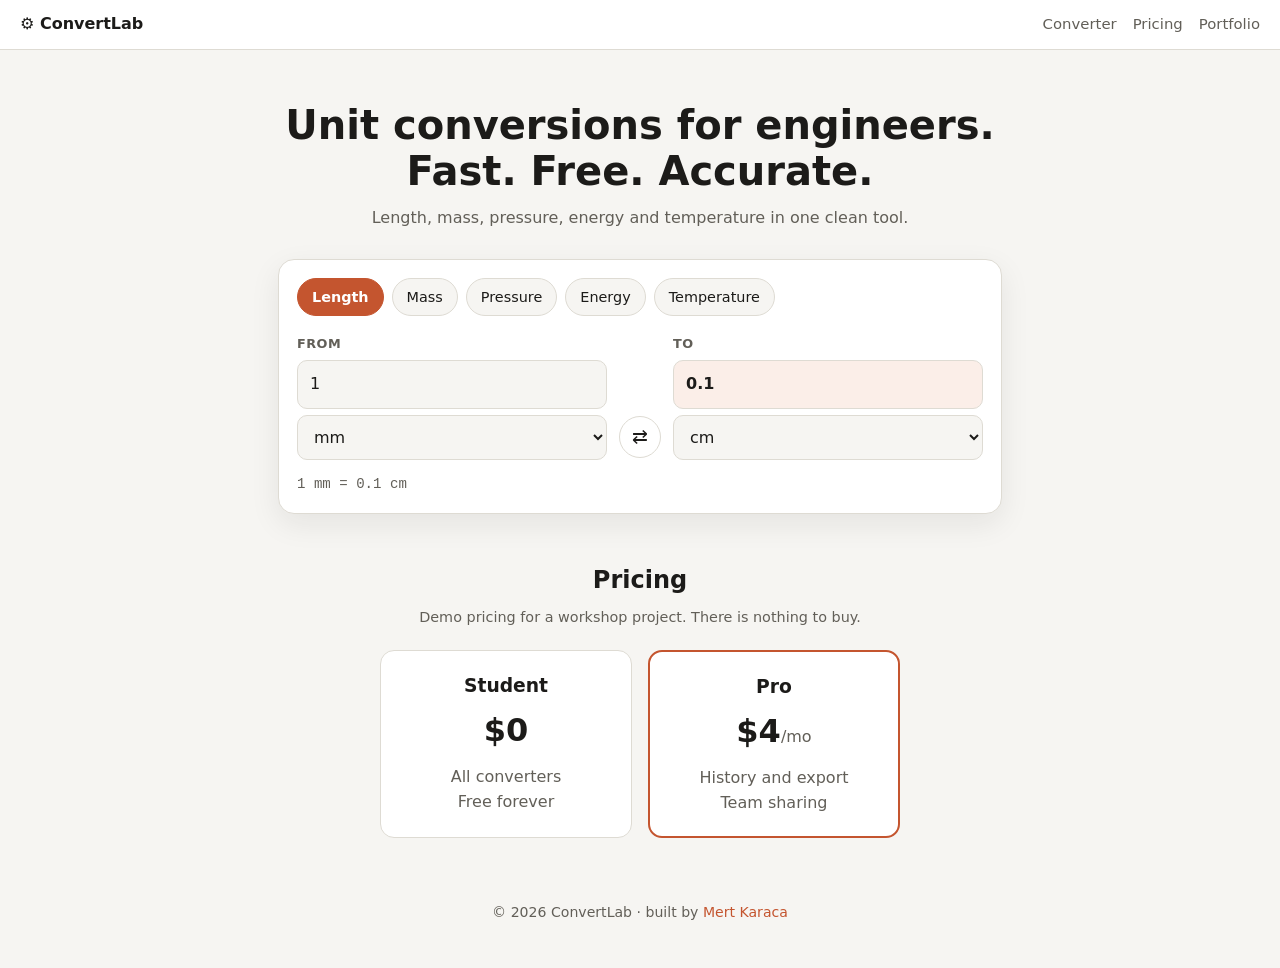
==== convertlab/index.html @ 99c0a922 "First version of ConvertLab Co-Authored-By: Claude Sonnet 5.5 <noreply@anthropic.com> Claude-Session" ====
<!DOCTYPE html>
<html lang="en">
<head>
<meta charset="utf-8">
<meta name="viewport" content="width=device-width, initial-scale=1">
<title>ConvertLab | Unit conversions for engineers</title>
<meta name="description" content="ConvertLab: a free unit converter for engineers. Length, mass, pressure, energy and temperature.">
<link rel="stylesheet" href="style.css">
</head>
<body>

<header class="topbar">
  <a class="logo" href="#top">&#9881;&#65039; ConvertLab</a>
  <nav>
    <a href="#converter">Converter</a>
    <a href="#pricing">Pricing</a>
    <a href="../">Portfolio</a>
  </nav>
</header>

<main id="top">

<section class="hero">
  <h1>Unit conversions for engineers.<br>Fast. Free. Accurate.</h1>
  <p>Length, mass, pressure, energy and temperature in one clean tool.</p>
</section>

<section id="converter" class="converter">
  <div class="tabs" id="tabs" role="tablist"></div>

  <div id="panel-convert">
    <div class="row">
      <div class="field">
        <label for="from-value">From</label>
        <input id="from-value" type="number" inputmode="decimal" value="1" step="any">
        <select id="from-unit"></select>
      </div>
      <button id="swap" class="swap" type="button" aria-label="Swap units">&#8644;</button>
      <div class="field">
        <label for="to-value">To</label>
        <input id="to-value" type="text" readonly>
        <select id="to-unit"></select>
      </div>
    </div>
    <p id="formula" class="formula"></p>
  </div>
</section>

<section id="pricing" class="pricing">
  <h2>Pricing</h2>
  <p class="note">Demo pricing for a workshop project. There is nothing to buy.</p>
  <div class="plans">
    <article class="plan">
      <h3>Student</h3>
      <p class="price">$0</p>
      <ul><li>All converters</li><li>Free forever</li></ul>
    </article>
    <article class="plan featured">
      <h3>Pro</h3>
      <p class="price">$4<span>/mo</span></p>
      <ul><li>History and export</li><li>Team sharing</li></ul>
    </article>
  </div>
</section>

</main>

<footer class="footer">
  <p>&copy; 2026 ConvertLab &middot; built by <a href="../">Mert Karaca</a></p>
</footer>

<script src="app.js"></script>
</body>
</html>
---- convertlab/style.css ----
:root{
  --bg:#f6f5f2; --surface:#ffffff; --text:#1c1b19; --muted:#625f58; --border:#dedbd3;
  --accent:#c4552f; --accent-text:#ffffff; --accent-soft:#fbeee8; --shadow:0 10px 30px rgba(28,27,25,.08);
  --mono:ui-monospace,SFMono-Regular,Menlo,Consolas,monospace;
}
*{box-sizing:border-box}
html{scroll-behavior:smooth;scroll-padding-top:64px}
body{margin:0;font-family:"Segoe UI",system-ui,-apple-system,Arial,sans-serif;background:var(--bg);color:var(--text);line-height:1.55}
a{color:var(--accent);text-decoration:none}
.topbar{position:sticky;top:0;z-index:10;display:flex;align-items:center;gap:16px;padding:12px 20px;background:var(--surface);border-bottom:1px solid var(--border)}
.logo{font-weight:800;color:var(--text);margin-right:auto}
.topbar nav{display:flex;align-items:center;gap:16px;font-size:.93rem}
.topbar nav a{color:var(--muted)}
.topbar nav a:hover{color:var(--text)}
main{max-width:760px;margin:0 auto;padding:0 18px}
.hero{text-align:center;padding:52px 0 28px}
.hero h1{font-size:clamp(1.7rem,6vw,2.5rem);line-height:1.15;margin:0 0 12px}
.hero p{color:var(--muted);margin:0}
.converter{background:var(--surface);border:1px solid var(--border);border-radius:16px;padding:18px;box-shadow:var(--shadow)}
.tabs{display:flex;gap:8px;overflow-x:auto;padding-bottom:12px;margin-bottom:6px;-webkit-overflow-scrolling:touch}
.tab{flex:0 0 auto;border:1px solid var(--border);background:var(--bg);color:var(--text);padding:7px 14px;border-radius:999px;font:inherit;font-size:.9rem;cursor:pointer}
.tab:hover{border-color:var(--accent)}
.tab[aria-selected="true"]{background:var(--accent);border-color:var(--accent);color:var(--accent-text);font-weight:600}
.row{display:grid;grid-template-columns:1fr auto 1fr;gap:12px;align-items:end}
.field{display:flex;flex-direction:column;gap:6px;min-width:0}
label{font-size:.8rem;color:var(--muted);font-weight:600;text-transform:uppercase;letter-spacing:.5px}
input,select{width:100%;padding:11px 12px;font:inherit;color:var(--text);background:var(--bg);border:1px solid var(--border);border-radius:10px}
input:focus,select:focus,.tab:focus-visible,.swap:focus-visible{outline:2px solid var(--accent);outline-offset:2px}
input[readonly]{background:var(--accent-soft);font-weight:700}
.swap{border:1px solid var(--border);background:var(--surface);color:var(--text);width:42px;height:42px;border-radius:50%;font-size:1.2rem;cursor:pointer;margin-bottom:2px}
.swap:hover{border-color:var(--accent);color:var(--accent)}
.formula{font-family:var(--mono);font-size:.88rem;color:var(--muted);margin:14px 0 0;word-break:break-word}
.pricing{padding:48px 0 20px;text-align:center}
.pricing h2{margin:0 0 6px}
.note{color:var(--muted);font-size:.9rem;margin:0 0 22px}
.plans{display:grid;grid-template-columns:repeat(auto-fit,minmax(200px,1fr));gap:16px;max-width:520px;margin:0 auto}
.plan{background:var(--surface);border:1px solid var(--border);border-radius:14px;padding:20px}
.plan.featured{border:2px solid var(--accent)}
.plan h3{margin:0}
.price{font-size:2rem;font-weight:800;margin:6px 0 10px}
.price span{font-size:1rem;font-weight:500;color:var(--muted)}
.plan ul{list-style:none;padding:0;margin:0;color:var(--muted)}
.footer{text-align:center;color:var(--muted);font-size:.88rem;padding:30px 0}
@media (max-width:520px){
  .row{grid-template-columns:1fr;gap:10px}
  .swap{justify-self:center;transform:rotate(90deg);margin:0}
}
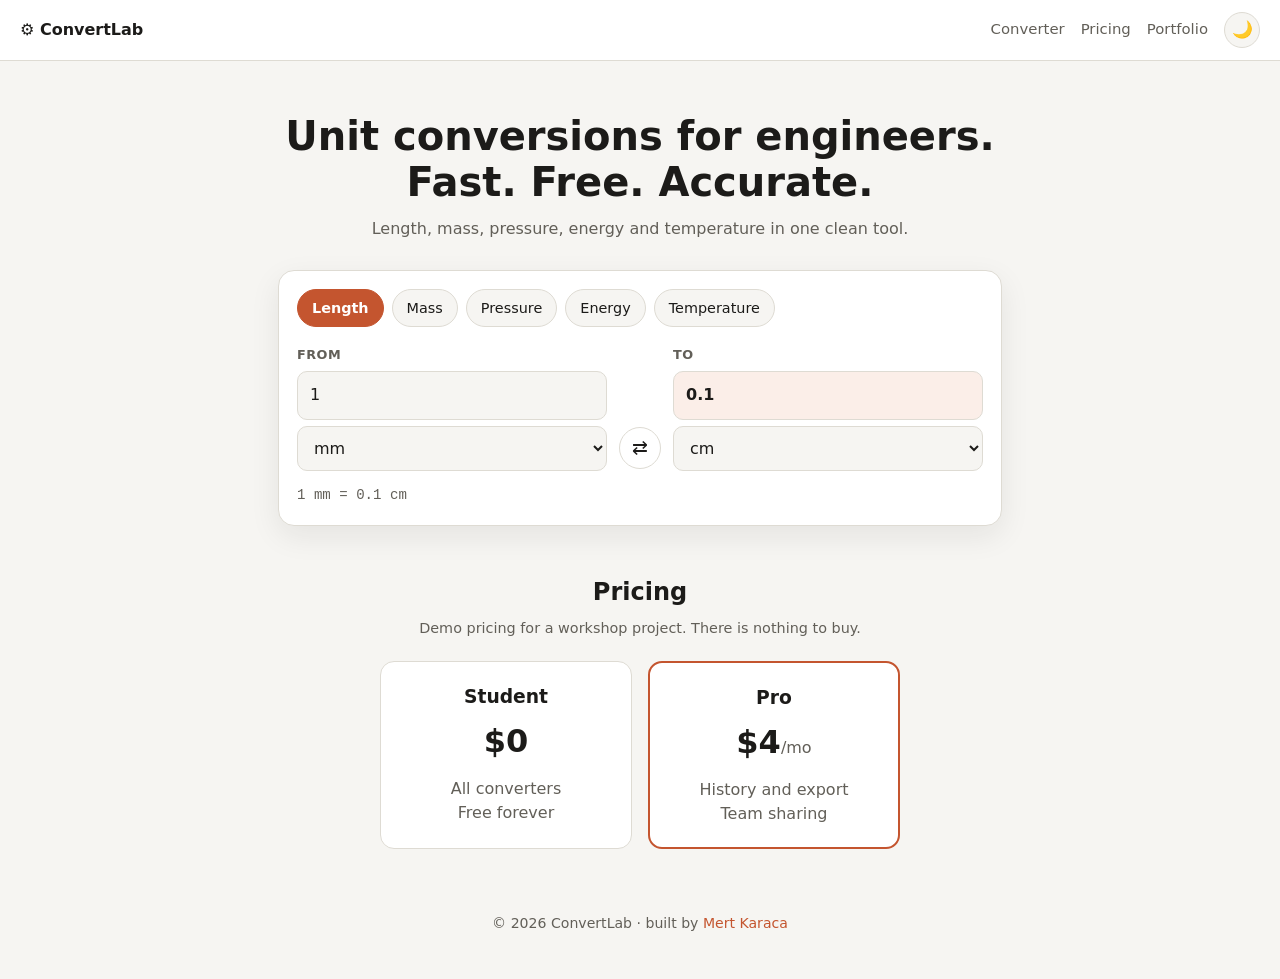
==== commit 3531ace5: "Add dark mode to ConvertLab Co-Authored-By: Claude Sonnet 5.5 <noreply@anthropic.com> Claude-Session" ====
--- a/convertlab/index.html
+++ b/convertlab/index.html
@@ -6,6 +6,15 @@
 <title>ConvertLab | Unit conversions for engineers</title>
 <meta name="description" content="ConvertLab: a free unit converter for engineers. Length, mass, pressure, energy and temperature.">
 <link rel="stylesheet" href="style.css">
+<script>
+  // Runs before the page paints, so there is no light flash in dark mode.
+  (function () {
+    var t = null;
+    try { t = localStorage.getItem('convertlab-theme'); } catch (e) {}
+    if (t !== 'dark' && t !== 'light') t = matchMedia('(prefers-color-scheme: dark)').matches ? 'dark' : 'light';
+    document.documentElement.setAttribute('data-theme', t);
+  })();
+</script>
 </head>
 <body>
 
@@ -15,6 +24,7 @@
     <a href="#converter">Converter</a>
     <a href="#pricing">Pricing</a>
     <a href="../">Portfolio</a>
+    <button id="theme-toggle" class="theme-toggle" type="button" aria-label="Switch to dark mode"></button>
   </nav>
 </header>
 
--- a/convertlab/style.css
+++ b/convertlab/style.css
@@ -3,12 +3,23 @@
   --accent:#c4552f; --accent-text:#ffffff; --accent-soft:#fbeee8; --shadow:0 10px 30px rgba(28,27,25,.08);
   --mono:ui-monospace,SFMono-Regular,Menlo,Consolas,monospace;
 }
+:root[data-theme="dark"]{
+  --bg:#15161a; --surface:#1d1f25; --text:#ececf0; --muted:#a4a7b3; --border:#2f323c;
+  --accent:#e07a55; --accent-text:#1a1210; --accent-soft:#2b2320; --shadow:0 10px 30px rgba(0,0,0,.4);
+  color-scheme:dark;
+}
+:root[data-theme="light"]{color-scheme:light}
 *{box-sizing:border-box}
 html{scroll-behavior:smooth;scroll-padding-top:64px}
 body{margin:0;font-family:"Segoe UI",system-ui,-apple-system,Arial,sans-serif;background:var(--bg);color:var(--text);line-height:1.55}
 a{color:var(--accent);text-decoration:none}
 .topbar{position:sticky;top:0;z-index:10;display:flex;align-items:center;gap:16px;padding:12px 20px;background:var(--surface);border-bottom:1px solid var(--border)}
 .logo{font-weight:800;color:var(--text);margin-right:auto}
+.theme-toggle{border:1px solid var(--border);background:var(--bg);color:var(--text);width:36px;height:36px;border-radius:50%;font-size:1.05rem;line-height:1;cursor:pointer}
+.theme-toggle:hover{border-color:var(--accent)}
+.theme-toggle:focus-visible{outline:2px solid var(--accent);outline-offset:2px}
+body,.topbar,.converter,.plan,input,select,.tab{transition:background-color .25s,color .25s,border-color .25s}
+@media (prefers-reduced-motion:reduce){body,.topbar,.converter,.plan,input,select,.tab{transition:none}}
 .topbar nav{display:flex;align-items:center;gap:16px;font-size:.93rem}
 .topbar nav a{color:var(--muted)}
 .topbar nav a:hover{color:var(--text)}
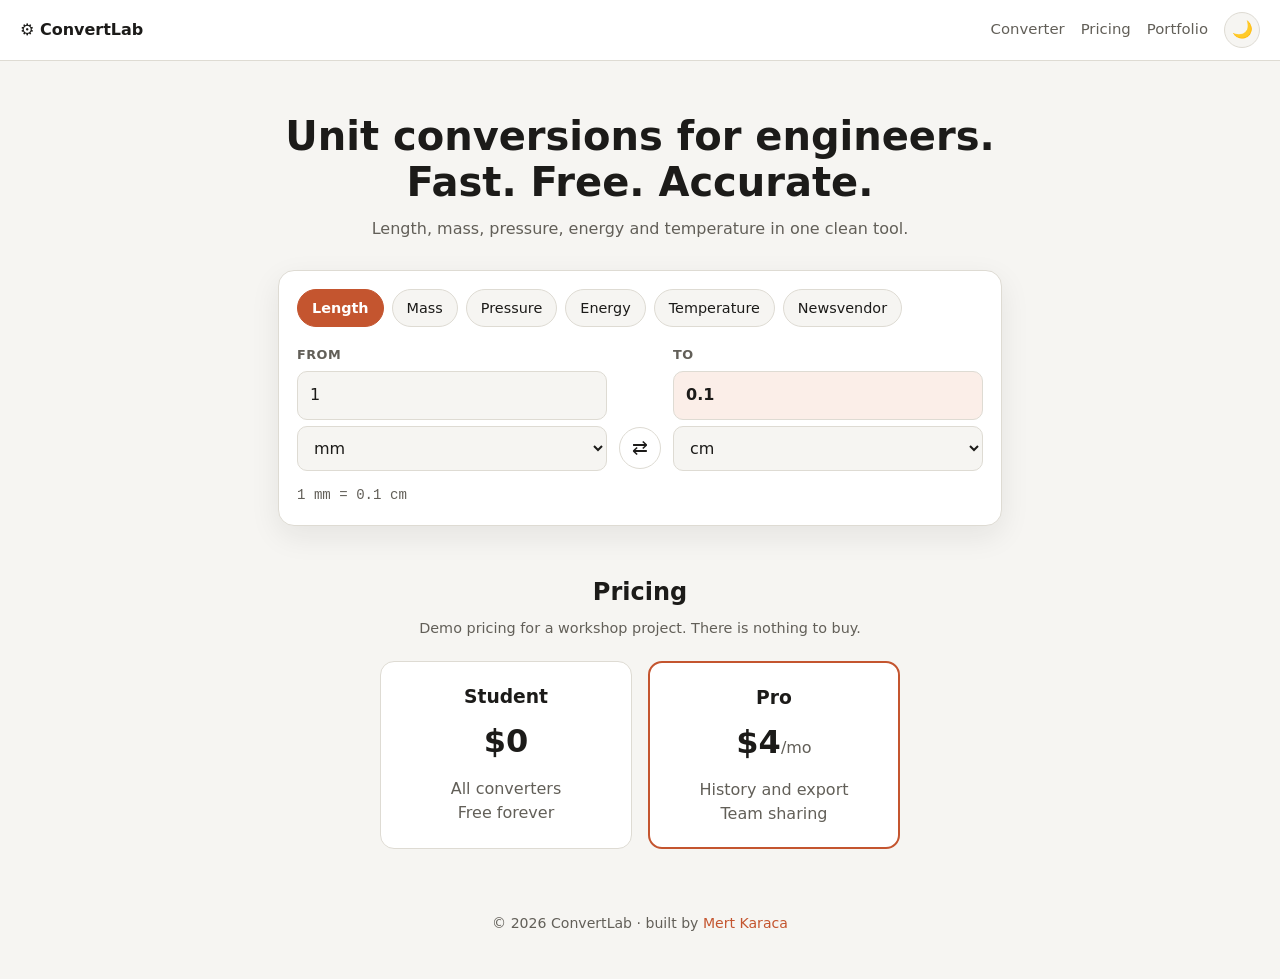
==== commit ee1717c1: "Add Newsvendor tab and fix small-screen top bar Co-Authored-By: Claude Sonnet 5.5 <noreply@anthropic" ====
--- a/convertlab/index.html
+++ b/convertlab/index.html
@@ -54,6 +54,23 @@
     </div>
     <p id="formula" class="formula"></p>
   </div>
+
+  <div id="panel-newsvendor" hidden>
+    <p class="nv-intro">How much should you stock (or hold in cash) when demand is uncertain? Q* = &mu; + z&middot;&sigma;, where z comes from the critical ratio Cu / (Cu + Co).</p>
+    <div class="nv-grid">
+      <div class="field"><label for="nv-mu">Mean demand <span class="sym">&mu;</span></label><input id="nv-mu" type="number" inputmode="decimal" value="100" step="any"></div>
+      <div class="field"><label for="nv-sigma">Std deviation <span class="sym">&sigma;</span></label><input id="nv-sigma" type="number" inputmode="decimal" value="20" min="0" step="any"></div>
+      <div class="field"><label for="nv-cu">Cost per unit short <span class="sym">(Cu)</span></label><input id="nv-cu" type="number" inputmode="decimal" value="9" min="0" step="any"></div>
+      <div class="field"><label for="nv-co">Cost per unit left over <span class="sym">(Co)</span></label><input id="nv-co" type="number" inputmode="decimal" value="1" min="0" step="any"></div>
+    </div>
+    <div class="nv-results" aria-live="polite">
+      <div class="nv-stat"><span>Critical ratio</span><b id="nv-cr">-</b></div>
+      <div class="nv-stat"><span class="sym">z</span><b id="nv-z">-</b></div>
+      <div class="nv-stat main"><span>Best quantity Q*</span><b id="nv-q">-</b></div>
+    </div>
+    <p id="nv-text" class="formula"></p>
+    <button id="nv-example" class="link-btn" type="button">Try the liquidity-buffer rates (40% / 35.5%)</button>
+  </div>
 </section>
 
 <section id="pricing" class="pricing">
--- a/convertlab/style.css
+++ b/convertlab/style.css
@@ -41,6 +41,17 @@
 .swap{border:1px solid var(--border);background:var(--surface);color:var(--text);width:42px;height:42px;border-radius:50%;font-size:1.2rem;cursor:pointer;margin-bottom:2px}
 .swap:hover{border-color:var(--accent);color:var(--accent)}
 .formula{font-family:var(--mono);font-size:.88rem;color:var(--muted);margin:14px 0 0;word-break:break-word}
+[hidden]{display:none !important}
+.sym{text-transform:none}
+.nv-intro{color:var(--muted);font-size:.92rem;margin:4px 0 14px}
+.nv-grid{display:grid;grid-template-columns:1fr 1fr;gap:12px}
+.nv-results{display:grid;grid-template-columns:1fr 1fr 1.4fr;gap:10px;margin-top:16px}
+.nv-stat{background:var(--bg);border:1px solid var(--border);border-radius:12px;padding:10px 12px;min-width:0}
+.nv-stat span{display:block;font-size:.75rem;color:var(--muted);font-weight:600;text-transform:uppercase;letter-spacing:.4px}
+.nv-stat b{display:block;font-size:1.25rem;font-family:var(--mono);overflow-wrap:anywhere}
+.nv-stat.main{background:var(--accent-soft);border-color:var(--accent)}
+.link-btn{margin-top:12px;background:none;border:0;padding:0;color:var(--accent);font:inherit;font-size:.9rem;text-decoration:underline;cursor:pointer}
+.link-btn:focus-visible{outline:2px solid var(--accent);outline-offset:2px}
 .pricing{padding:48px 0 20px;text-align:center}
 .pricing h2{margin:0 0 6px}
 .note{color:var(--muted);font-size:.9rem;margin:0 0 22px}
@@ -52,7 +63,15 @@
 .price span{font-size:1rem;font-weight:500;color:var(--muted)}
 .plan ul{list-style:none;padding:0;margin:0;color:var(--muted)}
 .footer{text-align:center;color:var(--muted);font-size:.88rem;padding:30px 0}
+@media (max-width:420px){
+  .topbar{flex-wrap:wrap;gap:8px 10px;padding:10px 14px}
+  .topbar nav{gap:12px;font-size:.85rem}
+  .topbar nav a[href="#converter"]{display:none}
+}
 @media (max-width:520px){
+  .nv-grid{grid-template-columns:1fr}
+  .nv-results{grid-template-columns:1fr 1fr}
+  .nv-stat.main{grid-column:1 / -1}
   .row{grid-template-columns:1fr;gap:10px}
   .swap{justify-self:center;transform:rotate(90deg);margin:0}
 }
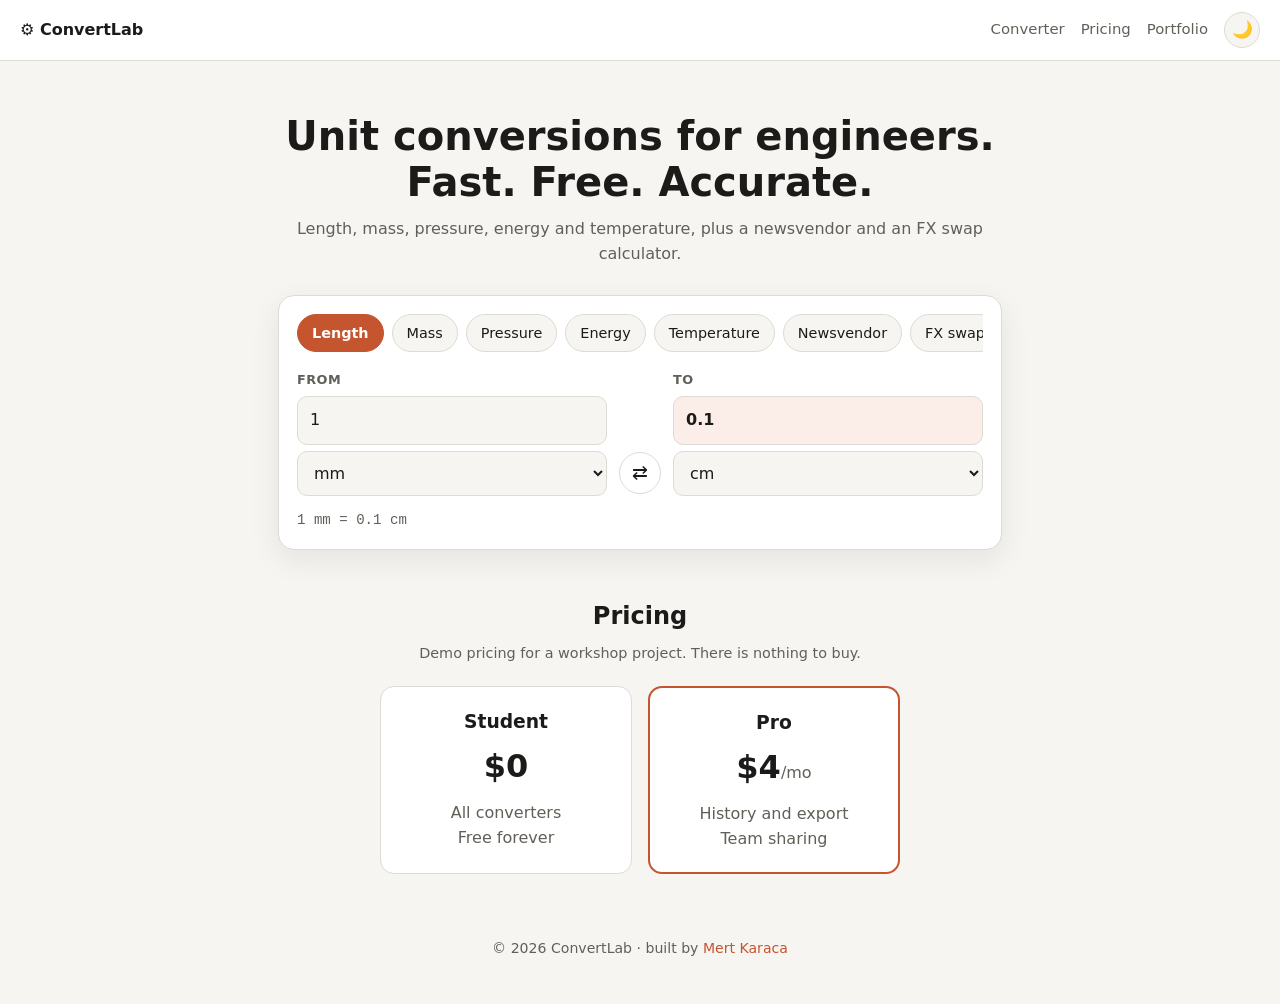
==== commit 91bd55ba: "Add FX swap tab to ConvertLab USD/TRY forward from covered interest parity (TRY Act/365, USD Act/360" ====
--- a/convertlab/index.html
+++ b/convertlab/index.html
@@ -32,7 +32,7 @@
 
 <section class="hero">
   <h1>Unit conversions for engineers.<br>Fast. Free. Accurate.</h1>
-  <p>Length, mass, pressure, energy and temperature in one clean tool.</p>
+  <p>Length, mass, pressure, energy and temperature, plus a newsvendor and an FX swap calculator.</p>
 </section>
 
 <section id="converter" class="converter">
@@ -71,6 +71,22 @@
     <p id="nv-text" class="formula"></p>
     <button id="nv-example" class="link-btn" type="button">Try the liquidity-buffer rates (40% / 35.5%)</button>
   </div>
+
+  <div id="panel-fx" hidden>
+    <p class="nv-intro">What should a USD/TRY forward cost? Covered interest parity: F = S &times; (1 + r<sub>TRY</sub> &times; d/365) / (1 + r<sub>USD</sub> &times; d/360). The inputs below are illustrative, not market data, and the result is a theoretical price, not a dealing quote.</p>
+    <div class="nv-grid">
+      <div class="field"><label for="fx-spot">Spot rate <span class="sym">S</span> (TRY per USD)</label><input id="fx-spot" type="number" inputmode="decimal" value="40" min="0" step="any"></div>
+      <div class="field"><label for="fx-days">Days to delivery <span class="sym">d</span></label><input id="fx-days" type="number" inputmode="decimal" value="90" min="0" step="any"></div>
+      <div class="field"><label for="fx-try">TRY rate (% per year, Act/365)</label><input id="fx-try" type="number" inputmode="decimal" value="40" step="any"></div>
+      <div class="field"><label for="fx-usd">USD rate (% per year, Act/360)</label><input id="fx-usd" type="number" inputmode="decimal" value="4.5" step="any"></div>
+    </div>
+    <div class="nv-results" aria-live="polite">
+      <div class="nv-stat"><span>Swap points (F &minus; S)</span><b id="fx-pts">-</b></div>
+      <div class="nv-stat"><span>Annualized premium</span><b id="fx-ann">-</b></div>
+      <div class="nv-stat main"><span>Forward rate F</span><b id="fx-f">-</b></div>
+    </div>
+    <p id="fx-text" class="formula"></p>
+  </div>
 </section>
 
 <section id="pricing" class="pricing">
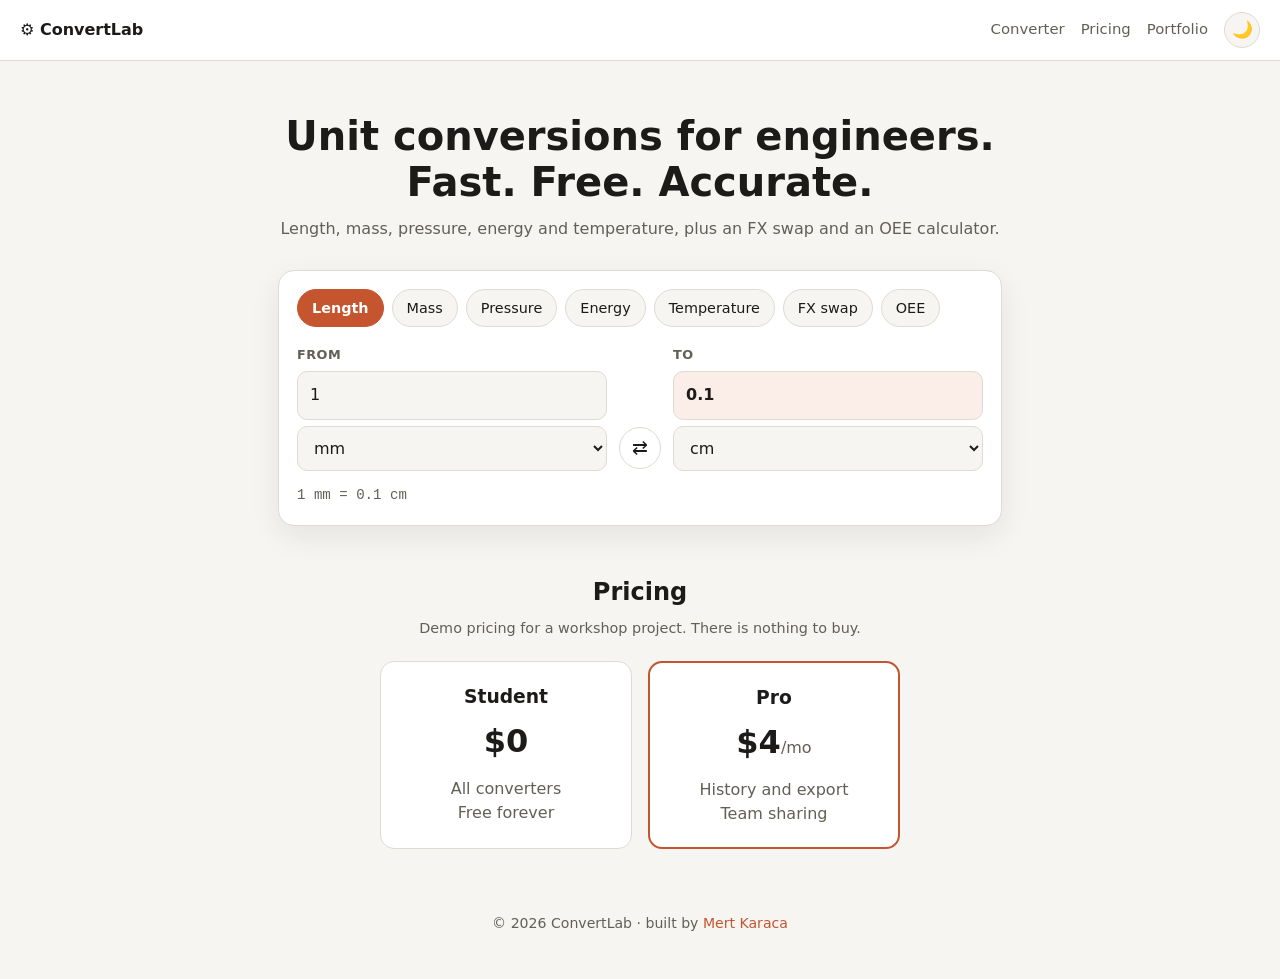
==== commit c163344a: "Replace Newsvendor tab with OEE tab in ConvertLab Remove the Newsvendor calculator, keep FX swap, an" ====
--- a/convertlab/index.html
+++ b/convertlab/index.html
@@ -32,7 +32,7 @@
 
 <section class="hero">
   <h1>Unit conversions for engineers.<br>Fast. Free. Accurate.</h1>
-  <p>Length, mass, pressure, energy and temperature, plus a newsvendor and an FX swap calculator.</p>
+  <p>Length, mass, pressure, energy and temperature, plus an FX swap and an OEE calculator.</p>
 </section>
 
 <section id="converter" class="converter">
@@ -55,37 +55,38 @@
     <p id="formula" class="formula"></p>
   </div>
 
-  <div id="panel-newsvendor" hidden>
-    <p class="nv-intro">How much should you stock (or hold in cash) when demand is uncertain? Q* = &mu; + z&middot;&sigma;, where z comes from the critical ratio Cu / (Cu + Co).</p>
-    <div class="nv-grid">
-      <div class="field"><label for="nv-mu">Mean demand <span class="sym">&mu;</span></label><input id="nv-mu" type="number" inputmode="decimal" value="100" step="any"></div>
-      <div class="field"><label for="nv-sigma">Std deviation <span class="sym">&sigma;</span></label><input id="nv-sigma" type="number" inputmode="decimal" value="20" min="0" step="any"></div>
-      <div class="field"><label for="nv-cu">Cost per unit short <span class="sym">(Cu)</span></label><input id="nv-cu" type="number" inputmode="decimal" value="9" min="0" step="any"></div>
-      <div class="field"><label for="nv-co">Cost per unit left over <span class="sym">(Co)</span></label><input id="nv-co" type="number" inputmode="decimal" value="1" min="0" step="any"></div>
-    </div>
-    <div class="nv-results" aria-live="polite">
-      <div class="nv-stat"><span>Critical ratio</span><b id="nv-cr">-</b></div>
-      <div class="nv-stat"><span class="sym">z</span><b id="nv-z">-</b></div>
-      <div class="nv-stat main"><span>Best quantity Q*</span><b id="nv-q">-</b></div>
-    </div>
-    <p id="nv-text" class="formula"></p>
-    <button id="nv-example" class="link-btn" type="button">Try the liquidity-buffer rates (40% / 35.5%)</button>
-  </div>
-
   <div id="panel-fx" hidden>
-    <p class="nv-intro">What should a USD/TRY forward cost? Covered interest parity: F = S &times; (1 + r<sub>TRY</sub> &times; d/365) / (1 + r<sub>USD</sub> &times; d/360). The inputs below are illustrative, not market data, and the result is a theoretical price, not a dealing quote.</p>
-    <div class="nv-grid">
+    <p class="calc-intro">What should a USD/TRY forward cost? Covered interest parity: F = S &times; (1 + r<sub>TRY</sub> &times; d/365) / (1 + r<sub>USD</sub> &times; d/360). The inputs below are illustrative, not market data, and the result is a theoretical price, not a dealing quote.</p>
+    <div class="calc-grid">
       <div class="field"><label for="fx-spot">Spot rate <span class="sym">S</span> (TRY per USD)</label><input id="fx-spot" type="number" inputmode="decimal" value="40" min="0" step="any"></div>
       <div class="field"><label for="fx-days">Days to delivery <span class="sym">d</span></label><input id="fx-days" type="number" inputmode="decimal" value="90" min="0" step="any"></div>
       <div class="field"><label for="fx-try">TRY rate (% per year, Act/365)</label><input id="fx-try" type="number" inputmode="decimal" value="40" step="any"></div>
       <div class="field"><label for="fx-usd">USD rate (% per year, Act/360)</label><input id="fx-usd" type="number" inputmode="decimal" value="4.5" step="any"></div>
     </div>
-    <div class="nv-results" aria-live="polite">
-      <div class="nv-stat"><span>Swap points (F &minus; S)</span><b id="fx-pts">-</b></div>
-      <div class="nv-stat"><span>Annualized premium</span><b id="fx-ann">-</b></div>
-      <div class="nv-stat main"><span>Forward rate F</span><b id="fx-f">-</b></div>
+    <div class="calc-results" aria-live="polite">
+      <div class="calc-stat"><span>Swap points (F &minus; S)</span><b id="fx-pts">-</b></div>
+      <div class="calc-stat"><span>Annualized premium</span><b id="fx-ann">-</b></div>
+      <div class="calc-stat main"><span>Forward rate F</span><b id="fx-f">-</b></div>
     </div>
     <p id="fx-text" class="formula"></p>
+  </div>
+
+  <div id="panel-oee" hidden>
+    <p class="calc-intro">How much of your planned production time really makes good parts at full speed? OEE = Availability &times; Performance &times; Quality. Availability = run time / planned time, Performance = (ideal cycle time &times; units) / run time, Quality = good units / total units.</p>
+    <div class="calc-grid">
+      <div class="field"><label for="oee-planned">Planned production time (min)</label><input id="oee-planned" type="number" inputmode="decimal" value="480" min="0" step="any"></div>
+      <div class="field"><label for="oee-down">Downtime and stops (min)</label><input id="oee-down" type="number" inputmode="decimal" value="60" min="0" step="any"></div>
+      <div class="field"><label for="oee-ct">Ideal cycle time (sec per unit)</label><input id="oee-ct" type="number" inputmode="decimal" value="30" min="0" step="any"></div>
+      <div class="field"><label for="oee-units">Total units produced</label><input id="oee-units" type="number" inputmode="decimal" value="700" min="0" step="any"></div>
+      <div class="field"><label for="oee-defects">Defective units</label><input id="oee-defects" type="number" inputmode="decimal" value="14" min="0" step="any"></div>
+    </div>
+    <div class="calc-results four" aria-live="polite">
+      <div class="calc-stat"><span>Availability</span><b id="oee-a">-</b></div>
+      <div class="calc-stat"><span>Performance</span><b id="oee-p">-</b></div>
+      <div class="calc-stat"><span>Quality</span><b id="oee-q">-</b></div>
+      <div class="calc-stat main"><span>OEE</span><b id="oee-o">-</b></div>
+    </div>
+    <p id="oee-text" class="formula"></p>
   </div>
 </section>
 
--- a/convertlab/style.css
+++ b/convertlab/style.css
@@ -43,15 +43,15 @@
 .formula{font-family:var(--mono);font-size:.88rem;color:var(--muted);margin:14px 0 0;word-break:break-word}
 [hidden]{display:none !important}
 .sym{text-transform:none}
-.nv-intro{color:var(--muted);font-size:.92rem;margin:4px 0 14px}
-.nv-grid{display:grid;grid-template-columns:1fr 1fr;gap:12px}
-.nv-results{display:grid;grid-template-columns:1fr 1fr 1.4fr;gap:10px;margin-top:16px}
-.nv-stat{background:var(--bg);border:1px solid var(--border);border-radius:12px;padding:10px 12px;min-width:0}
-.nv-stat span{display:block;font-size:.75rem;color:var(--muted);font-weight:600;text-transform:uppercase;letter-spacing:.4px}
-.nv-stat b{display:block;font-size:1.25rem;font-family:var(--mono);overflow-wrap:anywhere}
-.nv-stat.main{background:var(--accent-soft);border-color:var(--accent)}
-.link-btn{margin-top:12px;background:none;border:0;padding:0;color:var(--accent);font:inherit;font-size:.9rem;text-decoration:underline;cursor:pointer}
-.link-btn:focus-visible{outline:2px solid var(--accent);outline-offset:2px}
+.calc-intro{color:var(--muted);font-size:.92rem;margin:4px 0 14px}
+.calc-grid{display:grid;grid-template-columns:1fr 1fr;gap:12px}
+.calc-results{display:grid;grid-template-columns:1fr 1fr 1.4fr;gap:10px;margin-top:16px}
+.calc-stat{background:var(--bg);border:1px solid var(--border);border-radius:12px;padding:10px 12px;min-width:0}
+.calc-stat span{display:block;font-size:.75rem;color:var(--muted);font-weight:600;text-transform:uppercase;letter-spacing:.4px}
+.calc-stat b{display:block;font-size:1.25rem;font-family:var(--mono);overflow-wrap:anywhere}
+.calc-stat.main{background:var(--accent-soft);border-color:var(--accent)}
+.calc-results.four{grid-template-columns:repeat(3,1fr)}
+.calc-results.four .calc-stat.main{grid-column:1 / -1}
 .pricing{padding:48px 0 20px;text-align:center}
 .pricing h2{margin:0 0 6px}
 .note{color:var(--muted);font-size:.9rem;margin:0 0 22px}
@@ -69,9 +69,10 @@
   .topbar nav a[href="#converter"]{display:none}
 }
 @media (max-width:520px){
-  .nv-grid{grid-template-columns:1fr}
-  .nv-results{grid-template-columns:1fr 1fr}
-  .nv-stat.main{grid-column:1 / -1}
+  .calc-grid{grid-template-columns:1fr}
+  .calc-results{grid-template-columns:1fr 1fr}
+  .calc-stat.main{grid-column:1 / -1}
+  .calc-results.four{grid-template-columns:1fr 1fr}
   .row{grid-template-columns:1fr;gap:10px}
   .swap{justify-self:center;transform:rotate(90deg);margin:0}
 }
